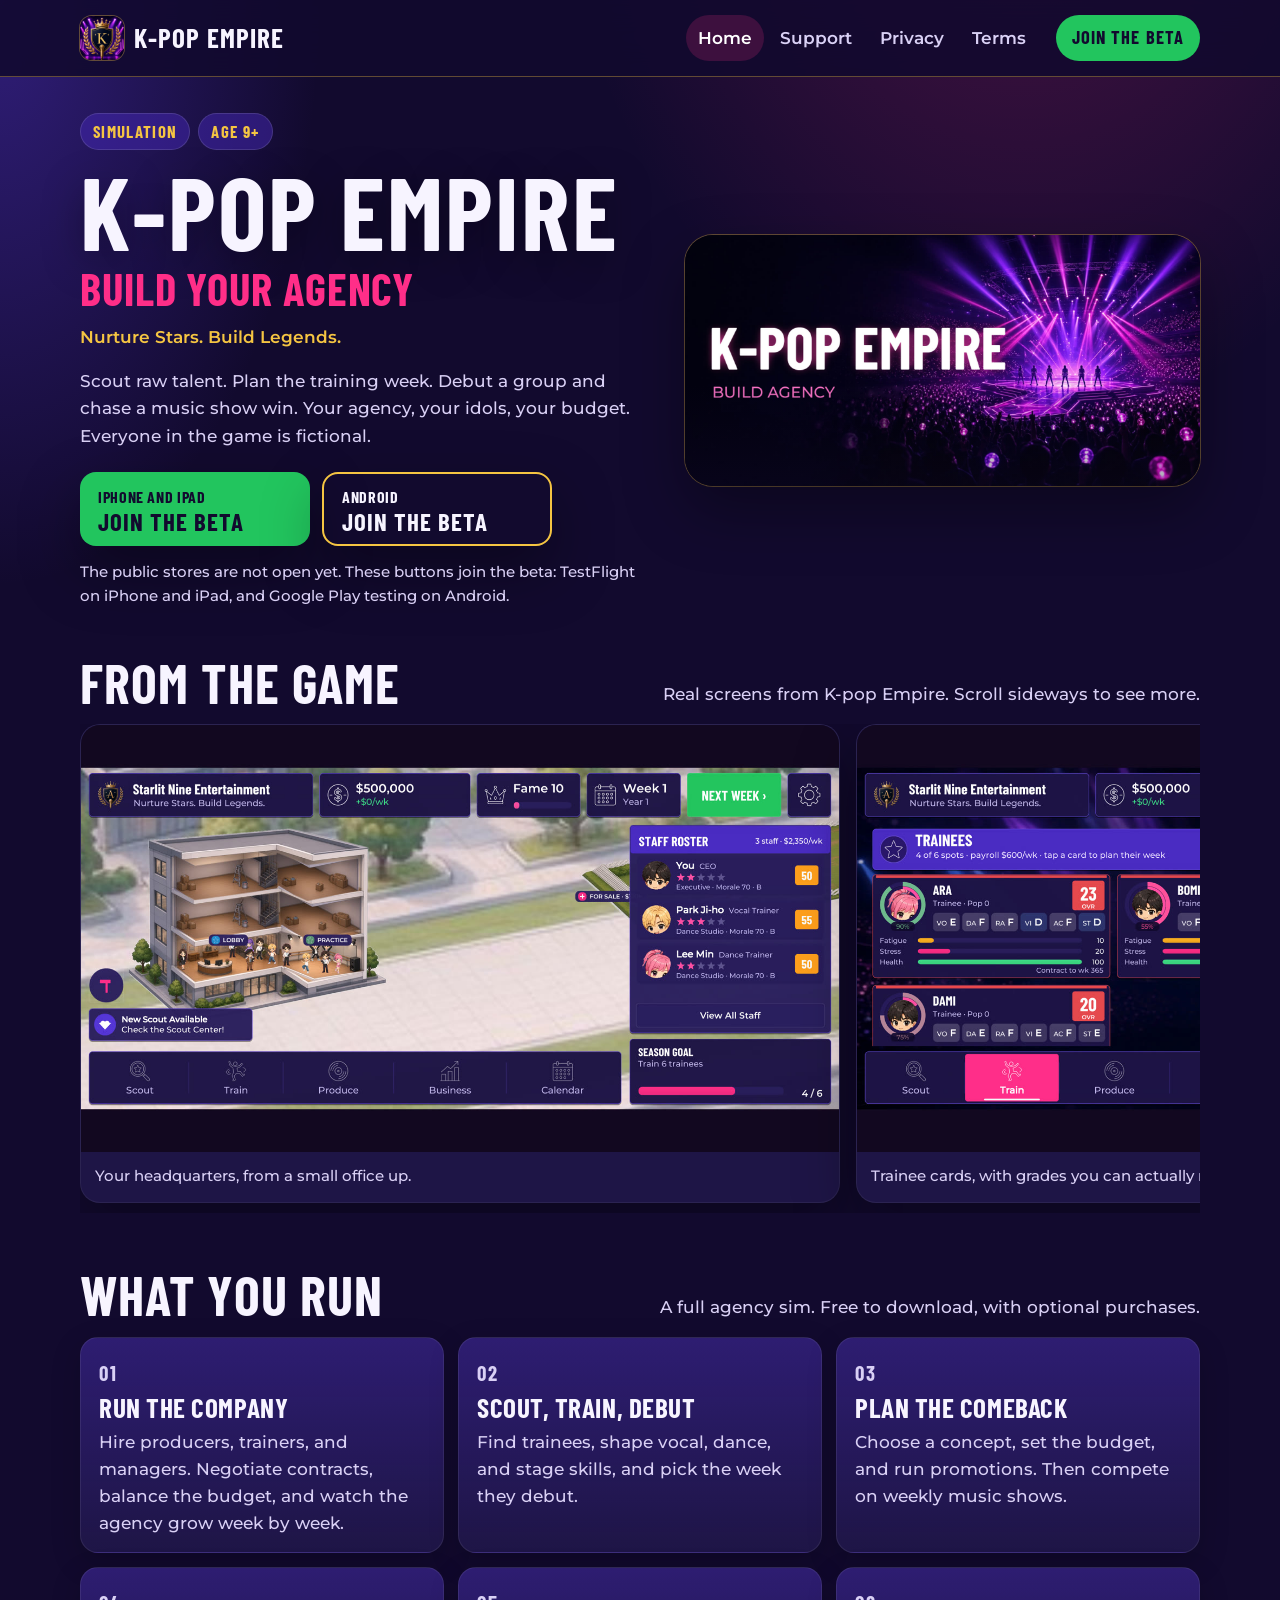
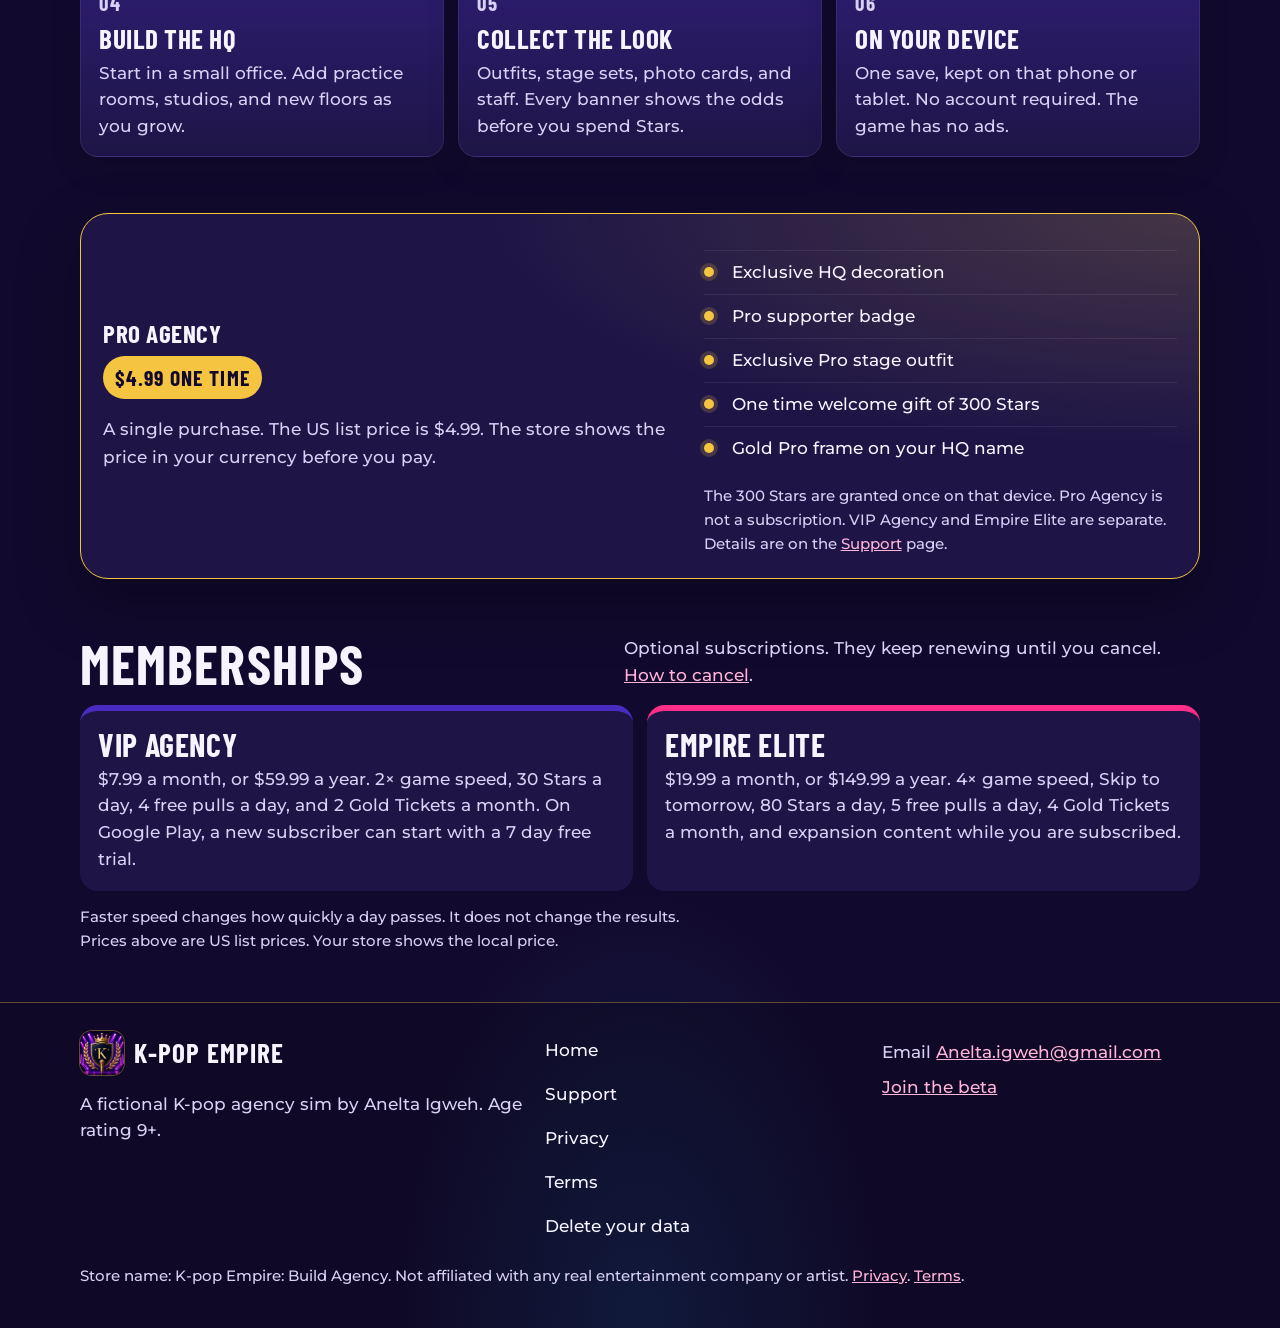
==== index.html @ 9d95415c "Add K-pop Empire marketing website Static home, privacy, support, terms, and account deletion pages " ====
<!DOCTYPE html>
<html lang="en">
<head>
  <meta charset="utf-8">
  <meta name="viewport" content="width=device-width, initial-scale=1">
  <title>K-pop Empire: Build Your Agency</title>
  <meta name="description" content="Scout, train, and debut idols in K-pop Empire: Build Your Agency. A fictional agency sim for iPhone, iPad, and Android. Age rating 9+.">
  <link rel="canonical" href="https://kpopempire.net/">
  <meta name="theme-color" content="#120A2E">
  <meta property="og:type" content="website">
  <meta property="og:site_name" content="K-pop Empire">
  <meta property="og:title" content="K-pop Empire: Build Your Agency">
  <meta property="og:description" content="Scout, train, and debut idols. Build your fictional K-pop agency into an empire.">
  <meta property="og:url" content="https://kpopempire.net/">
  <meta property="og:image" content="https://kpopempire.net/assets/og.jpg">
  <meta property="og:image:width" content="1200">
  <meta property="og:image:height" content="630">
  <meta name="twitter:card" content="summary_large_image">
  <meta name="twitter:title" content="K-pop Empire: Build Your Agency">
  <meta name="twitter:description" content="Scout, train, and debut idols. Build your fictional K-pop agency into an empire.">
  <meta name="twitter:image" content="https://kpopempire.net/assets/og.jpg">
  <link rel="icon" href="/favicon.ico" sizes="any">
  <link rel="icon" type="image/png" href="/favicon-32.png" sizes="32x32">
  <link rel="icon" type="image/png" href="/favicon-192.png" sizes="192x192">
  <link rel="apple-touch-icon" href="/apple-touch-icon.png">
  <link rel="preload" href="/assets/fonts/BarlowCondensed-Bold.woff2" as="font" type="font/woff2" crossorigin>
  <link rel="preload" href="/assets/feature.jpg" as="image">
  <link rel="stylesheet" href="/css/site.css">
  <script type="application/ld+json">
  {
    "@context": "https://schema.org",
    "@type": "VideoGame",
    "name": "K-pop Empire: Build Your Agency",
    "url": "https://kpopempire.net/",
    "image": "https://kpopempire.net/assets/og.jpg",
    "description": "Scout, train, and debut idols. Build your fictional K-pop agency into an empire.",
    "applicationCategory": "Game",
    "operatingSystem": "iOS, Android",
    "author": { "@type": "Person", "name": "Anelta Igweh" },
    "offers": { "@type": "Offer", "price": "0", "priceCurrency": "USD" },
    "contentRating": "9+"
  }
  </script>
</head>
<body>
  <a class="skip" href="#content">Skip to content</a>
  <header class="site-header">
    <div class="wrap header-bar">
      <a class="brand" href="/">
        <img src="/assets/icon-128.png" alt="" width="128" height="128">
        <span>K-pop Empire</span>
      </a>
      <nav class="nav" aria-label="Primary">
        <a href="/" aria-current="page">Home</a>
        <a href="/support/">Support</a>
        <a href="/privacy/">Privacy</a>
        <a href="/terms/">Terms</a>
      </nav>
      <a class="header-cta" href="#play">Join the beta</a>
    </div>
  </header>
  <main id="content">
    <div class="wrap hero">
      <div>
        <p class="kicker"><span>Simulation</span><span>Age 9+</span></p>
        <h1>K-pop Empire</h1>
        <p class="tagline">Build Your Agency</p>
        <p class="motto">Nurture Stars. Build Legends.</p>
        <p class="lede">Scout raw talent. Plan the training week. Debut a group and chase a music show win. Your agency, your idols, your budget. Everyone in the game is fictional.</p>
        <div class="store-row" id="play">
          <a class="store store-ios" data-store="ios" href="https://testflight.apple.com/join/BGDXc8wW">
            <span>iPhone and iPad</span>
            <span>Join the beta</span>
          </a>
          <a class="store store-android" data-store="android" href="https://play.google.com/apps/testing/com.anelta.kpopempire">
            <span>Android</span>
            <span>Join the beta</span>
          </a>
        </div>
        <p class="fine">The public stores are not open yet. These buttons join the beta: TestFlight on iPhone and iPad, and Google Play testing on Android.</p>
      </div>
      <figure class="poster">
        <img src="/assets/feature.jpg" width="1600" height="781" alt="Concert stage in purple and pink light, with five performers and a crowd holding light sticks." fetchpriority="high">
      </figure>
    </div>

    <section aria-labelledby="shots-title">
      <div class="wrap">
        <div class="section-head">
          <h2 id="shots-title">From the game</h2>
          <p>Real screens from K-pop Empire. Scroll sideways to see more.</p>
        </div>
        <div class="shots" tabindex="0" aria-label="Game screenshots">
          <figure>
            <img src="/assets/shots/hq.jpg" width="1400" height="788" alt="Headquarters of a new agency, with a cutaway office building, a staff roster, and a season goal.">
            <figcaption>Your headquarters, from a small office up.</figcaption>
          </figure>
          <figure>
            <img src="/assets/shots/roster.jpg" width="1400" height="788" alt="Trainee roster cards showing skill grades, fatigue, stress, and health." loading="lazy">
            <figcaption>Trainee cards, with grades you can actually read.</figcaption>
          </figure>
          <figure>
            <img src="/assets/shots/first-win.jpg" width="1400" height="788" alt="A music show first win for the group Lumi and the song First Light, after a full production plan." loading="lazy">
            <figcaption>A first win on a music show.</figcaption>
          </figure>
          <figure>
            <img src="/assets/shots/business.jpg" width="1400" height="788" alt="Weekly business report with cash, payroll, and ratings for finances, margin, staff morale, and talent." loading="lazy">
            <figcaption>The weekly business report.</figcaption>
          </figure>
          <figure>
            <img src="/assets/shots/banners.jpg" width="1400" height="788" alt="Banner screen listing the odds for each rarity before a pull." loading="lazy">
            <figcaption>Banners show the odds before you pull.</figcaption>
          </figure>
        </div>
      </div>
    </section>

    <section aria-labelledby="features-title">
      <div class="wrap">
        <div class="section-head">
          <h2 id="features-title">What you run</h2>
          <p>A full agency sim. Free to download, with optional purchases.</p>
        </div>
        <div class="grid">
          <article class="card">
            <p class="num">01</p>
            <h3>Run the company</h3>
            <p>Hire producers, trainers, and managers. Negotiate contracts, balance the budget, and watch the agency grow week by week.</p>
          </article>
          <article class="card">
            <p class="num">02</p>
            <h3>Scout, train, debut</h3>
            <p>Find trainees, shape vocal, dance, and stage skills, and pick the week they debut.</p>
          </article>
          <article class="card">
            <p class="num">03</p>
            <h3>Plan the comeback</h3>
            <p>Choose a concept, set the budget, and run promotions. Then compete on weekly music shows.</p>
          </article>
          <article class="card">
            <p class="num">04</p>
            <h3>Build the HQ</h3>
            <p>Start in a small office. Add practice rooms, studios, and new floors as you grow.</p>
          </article>
          <article class="card">
            <p class="num">05</p>
            <h3>Collect the look</h3>
            <p>Outfits, stage sets, photo cards, and staff. Every banner shows the odds before you spend Stars.</p>
          </article>
          <article class="card">
            <p class="num">06</p>
            <h3>On your device</h3>
            <p>One save, kept on that phone or tablet. No account required. The game has no ads.</p>
          </article>
        </div>
      </div>
    </section>

    <section aria-labelledby="pro-title">
      <div class="wrap">
        <div class="pro-panel">
          <div>
            <h2 id="pro-title">Pro Agency</h2>
            <p class="price">$4.99 one time</p>
            <p class="lede">A single purchase. The US list price is $4.99. The store shows the price in your currency before you pay.</p>
          </div>
          <div>
            <ul>
              <li>Exclusive HQ decoration</li>
              <li>Pro supporter badge</li>
              <li>Exclusive Pro stage outfit</li>
              <li>One time welcome gift of 300 Stars</li>
              <li>Gold Pro frame on your HQ name</li>
            </ul>
            <p class="fine">The 300 Stars are granted once on that device. Pro Agency is not a subscription. VIP Agency and Empire Elite are separate. Details are on the <a href="/support/">Support</a> page.</p>
          </div>
        </div>
      </div>
    </section>

    <section aria-labelledby="member-title">
      <div class="wrap">
        <div class="section-head">
          <h2 id="member-title">Memberships</h2>
          <p>Optional subscriptions. They keep renewing until you cancel. <a href="/support/#cancel">How to cancel</a>.</p>
        </div>
        <div class="memberships">
          <article>
            <h3>VIP Agency</h3>
            <p>$7.99 a month, or $59.99 a year. 2× game speed, 30 Stars a day, 4 free pulls a day, and 2 Gold Tickets a month. On Google Play, a new subscriber can start with a 7 day free trial.</p>
          </article>
          <article>
            <h3>Empire Elite</h3>
            <p>$19.99 a month, or $149.99 a year. 4× game speed, Skip to tomorrow, 80 Stars a day, 5 free pulls a day, 4 Gold Tickets a month, and expansion content while you are subscribed.</p>
          </article>
        </div>
        <p class="fine">Faster speed changes how quickly a day passes. It does not change the results. Prices above are US list prices. Your store shows the local price.</p>
      </div>
    </section>
  </main>
  <footer class="site-footer">
    <div class="wrap footer-grid">
      <div>
        <a class="brand" href="/">
          <img src="/assets/icon-128.png" alt="" width="128" height="128">
          <span>K-pop Empire</span>
        </a>
        <p>A fictional K-pop agency sim by Anelta Igweh. Age rating 9+.</p>
      </div>
      <nav class="footer-nav" aria-label="Footer">
        <a href="/">Home</a>
        <a href="/support/">Support</a>
        <a href="/privacy/">Privacy</a>
        <a href="/terms/">Terms</a>
        <a href="/delete-account/">Delete your data</a>
      </nav>
      <div>
        <p>Email <a href="mailto:Anelta.igweh@gmail.com">Anelta.igweh@gmail.com</a></p>
        <p><a href="#play">Join the beta</a></p>
      </div>
    </div>
    <div class="wrap">
      <p class="legal-line">Store name: K-pop Empire: Build Agency. Not affiliated with any real entertainment company or artist. <a href="/privacy/">Privacy</a>. <a href="/terms/">Terms</a>.</p>
    </div>
  </footer>
  <script src="/links.js"></script>
</body>
</html>
---- css/site.css ----
@font-face {
  font-family: "Barlow Condensed";
  src: url("/assets/fonts/BarlowCondensed-Bold.woff2") format("woff2");
  font-weight: 700;
  font-style: normal;
  font-display: swap;
}

@font-face {
  font-family: "Montserrat";
  src: url("/assets/fonts/Montserrat-Medium.woff2") format("woff2");
  font-weight: 500;
  font-style: normal;
  font-display: swap;
}

@font-face {
  font-family: "Montserrat";
  src: url("/assets/fonts/Montserrat-SemiBold.woff2") format("woff2");
  font-weight: 600;
  font-style: normal;
  font-display: swap;
}

:root {
  --bg: #120a2e;
  --bg-2: #1a1040;
  --panel: #1e1546;
  --panel-2: #271a58;
  --header: #4a2bc2;
  --pink: #ff2e88;
  --pink-soft: #ffb4d8;
  --purple: #5536d6;
  --teal: #7fd4ff;
  --green: #22c55e;
  --gold: #f5c542;
  --text: #f7f4ff;
  --muted: #d9d0f5;
  --line: rgba(245, 197, 66, 0.35);
  --ink: #120a2e;
  --head: "Barlow Condensed", "Arial Narrow", Impact, sans-serif;
  --body: "Montserrat", "Segoe UI", sans-serif;
  --wrap: 1120px;
  --radius: 18px;
  --shadow: 0 24px 60px rgba(0, 0, 0, 0.35);
}

*,
*::before,
*::after { box-sizing: border-box; }

html { scroll-behavior: smooth; }

body {
  margin: 0;
  min-height: 100vh;
  color: var(--text);
  font-family: var(--body);
  font-weight: 500;
  font-size: 1.05rem;
  line-height: 1.6;
  background:
    radial-gradient(ellipse 70% 45% at 80% -10%, rgba(255, 46, 136, 0.28), transparent 55%),
    radial-gradient(ellipse 50% 40% at 0% 0%, rgba(85, 54, 214, 0.45), transparent 50%),
    radial-gradient(ellipse 40% 30% at 50% 100%, rgba(31, 143, 209, 0.16), transparent 50%),
    var(--bg);
}

img { max-width: 100%; height: auto; display: block; }

a { color: var(--pink-soft); }

a:hover { color: #fff; }

:focus-visible {
  outline: 3px solid var(--gold);
  outline-offset: 3px;
}

::selection { background: var(--gold); color: var(--ink); }

.skip {
  position: absolute;
  left: 12px;
  top: -48px;
  z-index: 20;
  background: var(--gold);
  color: var(--ink);
  padding: 10px 14px;
  border-radius: 10px;
  font-weight: 600;
  text-decoration: none;
}

.skip:focus { top: 12px; }

.wrap {
  width: min(var(--wrap), calc(100% - 32px));
  margin-inline: auto;
}

.site-header {
  position: sticky;
  top: 0;
  z-index: 10;
  background: rgba(18, 10, 46, 0.88);
  backdrop-filter: blur(16px);
  border-bottom: 1px solid var(--line);
}

.header-bar {
  display: flex;
  flex-wrap: wrap;
  align-items: center;
  gap: 8px 18px;
  min-height: 76px;
  padding: 10px 0;
}

.brand {
  display: inline-flex;
  align-items: center;
  gap: 10px;
  color: var(--text);
  text-decoration: none;
  font-family: var(--head);
  font-size: 1.7rem;
  letter-spacing: 0.04em;
  text-transform: uppercase;
  margin-right: auto;
}

.brand img {
  width: 44px;
  height: 44px;
  border-radius: 12px;
  box-shadow: 0 0 0 1px var(--line);
}

.nav {
  display: flex;
  flex-wrap: wrap;
  gap: 4px;
}

.nav a {
  color: var(--muted);
  text-decoration: none;
  font-weight: 600;
  padding: 10px 12px;
  min-height: 44px;
  display: inline-flex;
  align-items: center;
  border-radius: 999px;
}

.nav a:hover,
.nav a[aria-current="page"] {
  color: #fff;
  background: rgba(255, 46, 136, 0.18);
}

.header-cta {
  display: inline-flex;
  align-items: center;
  min-height: 44px;
  padding: 8px 16px;
  border-radius: 999px;
  background: var(--green);
  color: var(--ink);
  text-decoration: none;
  font-family: var(--head);
  font-size: 1.15rem;
  letter-spacing: 0.06em;
  text-transform: uppercase;
}

.header-cta:hover { color: var(--ink); filter: brightness(1.05); }

.hero {
  display: grid;
  grid-template-columns: 1.05fr 0.95fr;
  gap: 36px;
  align-items: center;
  padding: 36px 0 20px;
}

.kicker {
  display: flex;
  flex-wrap: wrap;
  gap: 8px;
  margin: 0 0 12px;
}

.kicker span {
  display: inline-flex;
  align-items: center;
  min-height: 32px;
  padding: 4px 12px;
  border-radius: 999px;
  background: rgba(74, 43, 194, 0.45);
  border: 1px solid rgba(255, 255, 255, 0.12);
  color: var(--gold);
  font-family: var(--head);
  letter-spacing: 0.08em;
  text-transform: uppercase;
  font-size: 1.05rem;
}

h1, h2, h3, .tagline {
  font-family: var(--head);
  font-weight: 700;
  line-height: 0.95;
  letter-spacing: 0.02em;
  text-transform: uppercase;
  margin: 0;
}

h1 {
  font-size: clamp(3.4rem, 8vw, 6.4rem);
  text-shadow: 0 10px 40px rgba(0, 0, 0, 0.35);
}

.tagline {
  margin-top: 8px;
  color: var(--pink);
  font-size: clamp(1.8rem, 4vw, 2.8rem);
}

.motto {
  margin: 14px 0 0;
  color: var(--gold);
  font-weight: 600;
}

.lede {
  margin: 16px 0 0;
  max-width: 38rem;
  color: var(--muted);
  font-size: 1.08rem;
}

.store-row {
  display: flex;
  flex-wrap: wrap;
  gap: 12px;
  margin-top: 22px;
}

.store {
  display: flex;
  flex-direction: column;
  justify-content: center;
  min-width: min(100%, 230px);
  min-height: 64px;
  padding: 10px 18px;
  border-radius: 16px;
  text-decoration: none;
  box-shadow: var(--shadow);
}

.store span:first-child {
  font-size: 0.82rem;
  letter-spacing: 0.04em;
  text-transform: uppercase;
  font-family: var(--head);
  font-size: 1rem;
}

.store span:last-child {
  font-family: var(--head);
  font-size: 1.55rem;
  letter-spacing: 0.04em;
  text-transform: uppercase;
  line-height: 1;
}

.store-ios { background: var(--green); color: var(--ink); }
.store-ios:hover { color: var(--ink); filter: brightness(1.06); }
.store-android {
  background: transparent;
  color: var(--text);
  border: 2px solid var(--gold);
}
.store-android:hover { color: var(--gold); }

.fine {
  margin: 14px 0 0;
  color: var(--muted);
  font-size: 0.95rem;
  max-width: 38rem;
}

.poster {
  margin: 0;
  position: relative;
  border-radius: 28px;
  overflow: hidden;
  aspect-ratio: 1600 / 781;
  box-shadow: var(--shadow), 0 0 0 1px var(--line);
  background: #090616;
}

.poster img {
  width: 100%;
  height: 100%;
  object-fit: cover;
  object-position: center;
}

[id] { scroll-margin-top: 96px; }

.poster::after {
  content: "";
  position: absolute;
  inset: 0;
  pointer-events: none;
  background: linear-gradient(180deg, transparent 60%, rgba(18, 10, 46, 0.35));
}

section { padding: 28px 0; }

.section-head {
  display: flex;
  flex-wrap: wrap;
  justify-content: space-between;
  gap: 8px 20px;
  align-items: end;
  margin-bottom: 16px;
}

.section-head h2,
.prose h2,
.page-title {
  font-size: clamp(2.2rem, 5vw, 3.4rem);
}

.section-head p { margin: 0; color: var(--muted); max-width: 36rem; }

.shots {
  display: grid;
  grid-auto-flow: column;
  grid-auto-columns: min(760px, 88%);
  gap: 16px;
  overflow-x: auto;
  scroll-snap-type: x mandatory;
  padding-bottom: 10px;
  scrollbar-color: var(--pink) transparent;
}

.shots figure {
  margin: 0;
  scroll-snap-align: start;
  background: var(--panel);
  border-radius: 20px;
  overflow: hidden;
  box-shadow: var(--shadow);
  border: 1px solid rgba(255, 255, 255, 0.06);
}

.shots img { width: 100%; aspect-ratio: 1400 / 788; object-fit: cover; }

.shots figcaption {
  padding: 12px 14px 14px;
  color: var(--muted);
  font-size: 0.95rem;
}

.grid {
  display: grid;
  grid-template-columns: repeat(3, 1fr);
  gap: 14px;
}

.card {
  background: linear-gradient(180deg, rgba(74, 43, 194, 0.35), rgba(30, 21, 70, 0.2)), var(--panel);
  border: 1px solid rgba(255, 255, 255, 0.08);
  border-radius: var(--radius);
  padding: 18px 18px 16px;
  box-shadow: 0 10px 30px rgba(0, 0, 0, 0.18);
}

.card h3 {
  font-size: 1.7rem;
  margin: 6px 0 8px;
}

.card p { margin: 0; color: var(--muted); }

.num {
  margin: 0;
  color: var(--gold);
  font-family: var(--head);
  letter-spacing: 0.08em;
  font-size: 1.3rem;
}

.pro-panel {
  display: grid;
  grid-template-columns: 1.1fr 0.9fr;
  gap: 22px;
  align-items: center;
  padding: 22px;
  border-radius: 28px;
  background:
    radial-gradient(ellipse at 100% 0%, rgba(245, 197, 66, 0.18), transparent 45%),
    var(--panel);
  border: 1px solid var(--gold);
  box-shadow: var(--shadow);
}

.price {
  display: inline-block;
  margin: 10px 0 0;
  padding: 4px 12px;
  border-radius: 999px;
  background: var(--gold);
  color: var(--ink);
  font-family: var(--head);
  letter-spacing: 0.06em;
  text-transform: uppercase;
  font-size: 1.35rem;
}

.pro-panel ul,
.plain-list { margin: 14px 0 0; padding: 0; list-style: none; }

.pro-panel li,
.plain-list li {
  position: relative;
  padding: 8px 0 8px 28px;
  border-top: 1px solid rgba(255, 255, 255, 0.08);
}

.pro-panel li::before,
.plain-list li::before {
  content: "";
  position: absolute;
  left: 0;
  top: 16px;
  width: 10px;
  height: 10px;
  border-radius: 50%;
  background: var(--gold);
  box-shadow: 0 0 0 4px rgba(245, 197, 66, 0.18);
}

.memberships {
  display: grid;
  grid-template-columns: 1fr 1fr;
  gap: 14px;
}

.memberships article {
  background: var(--panel);
  border-radius: var(--radius);
  padding: 18px;
  border-top: 6px solid var(--header);
}

.memberships article:last-child { border-top-color: var(--pink); }

.memberships h3 { font-size: 2rem; margin-bottom: 6px; }

.memberships p { margin: 0; color: var(--muted); }

.page {
  padding: 28px 0 48px;
}

.prose { max-width: 44rem; }

.prose h1 { font-size: clamp(2.8rem, 7vw, 4.6rem); }

.prose h2 {
  margin-top: 2rem;
  font-size: clamp(1.8rem, 4vw, 2.4rem);
}

.prose p,
.prose li { color: var(--muted); }

.prose ul,
.prose ol { padding-left: 1.2rem; }

.prose li + li { margin-top: 0.35rem; }

.updated { color: var(--gold); font-weight: 600; }

.faq { display: grid; gap: 10px; margin-top: 14px; }

details.faq-item {
  background: var(--panel);
  border-radius: 16px;
  border: 1px solid rgba(255, 255, 255, 0.08);
  padding: 4px 16px 4px 18px;
}

details.faq-item summary {
  cursor: pointer;
  min-height: 56px;
  display: flex;
  align-items: flex-start;
  gap: 12px;
  padding: 16px 0;
  font-weight: 600;
  color: var(--text);
  list-style: none;
}

details.faq-item summary::-webkit-details-marker { display: none; }

details.faq-item summary::after {
  content: "";
  margin-left: auto;
  margin-top: 6px;
  flex: 0 0 auto;
  width: 8px;
  height: 8px;
  border-right: 2px solid var(--gold);
  border-bottom: 2px solid var(--gold);
  transform: rotate(45deg);
}

details.faq-item[open] summary::after { transform: rotate(225deg); margin-top: 6px; }

details.faq-item .answer { padding: 0 28px 14px 0; }

.contact-card {
  margin-top: 18px;
  padding: 18px;
  border-radius: 20px;
  background: var(--header);
  color: white;
}

.contact-card a { color: #fff; font-weight: 600; }

.contact-card p { margin: 6px 0; }

.site-footer {
  margin-top: 20px;
  padding: 28px 0 40px;
  border-top: 1px solid var(--line);
  background: rgba(0, 0, 0, 0.18);
}

.footer-grid {
  display: grid;
  grid-template-columns: 1.4fr 1fr 1fr;
  gap: 20px;
}

.footer-grid p { color: var(--muted); margin: 8px 0 0; }

.footer-nav {
  display: flex;
  flex-direction: column;
  align-items: flex-start;
  gap: 4px;
}

.footer-nav a {
  color: var(--text);
  text-decoration: none;
  min-height: 40px;
  display: inline-flex;
  align-items: center;
}

.footer-nav a:hover { color: var(--gold); }

.legal-line {
  margin: 18px 0 0;
  color: var(--muted);
  font-size: 0.92rem;
}

.missing {
  padding: 48px 0 72px;
}

.missing h1 { font-size: clamp(3rem, 8vw, 5.5rem); }

@media (max-width: 900px) {
  .hero,
  .pro-panel,
  .grid,
  .memberships,
  .footer-grid {
    grid-template-columns: 1fr;
  }

  .hero { padding-top: 18px; }

  .shots { grid-auto-columns: 88%; }
}

@media (max-width: 640px) {
  .header-cta { width: 100%; justify-content: center; }
  .store { flex: 1 1 100%; }
  .wrap { width: min(var(--wrap), calc(100% - 24px)); }
}

@media (prefers-reduced-motion: reduce) {
  html { scroll-behavior: auto; }
  * { transition: none !important; }
}
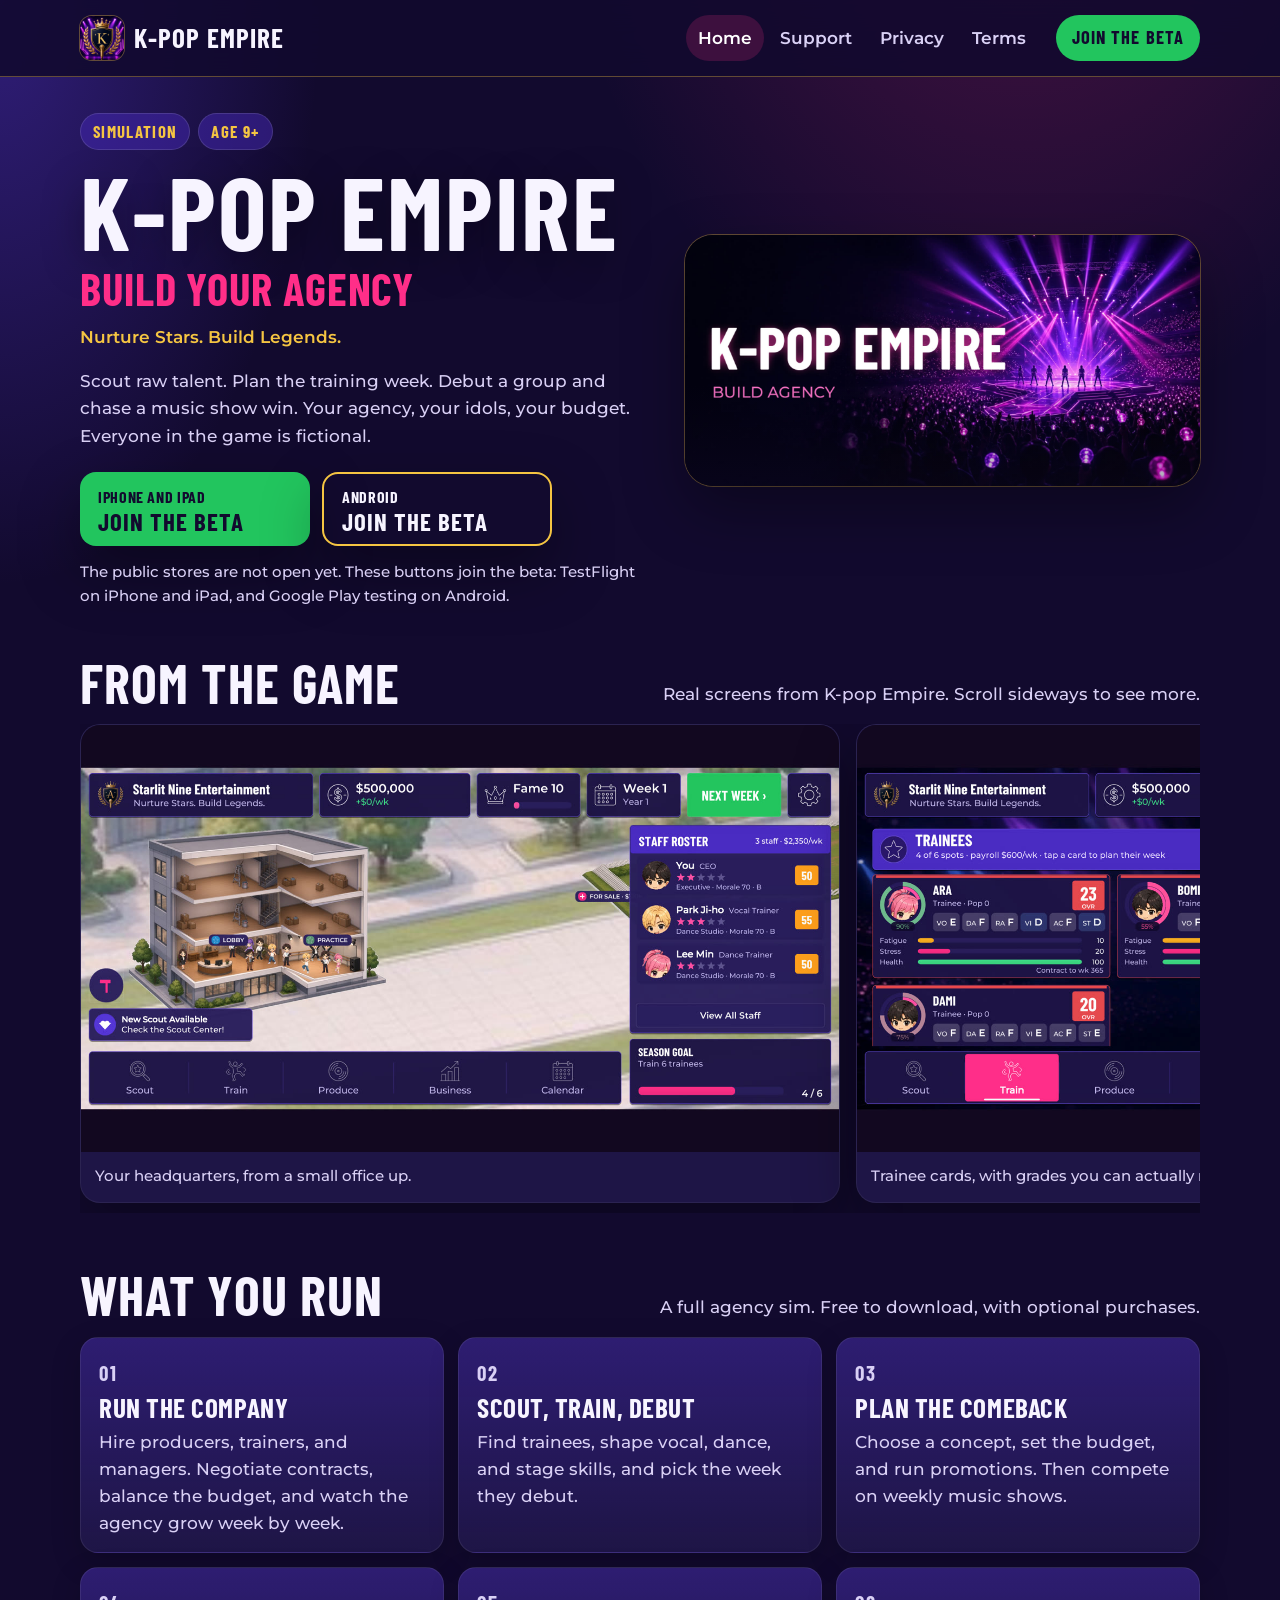
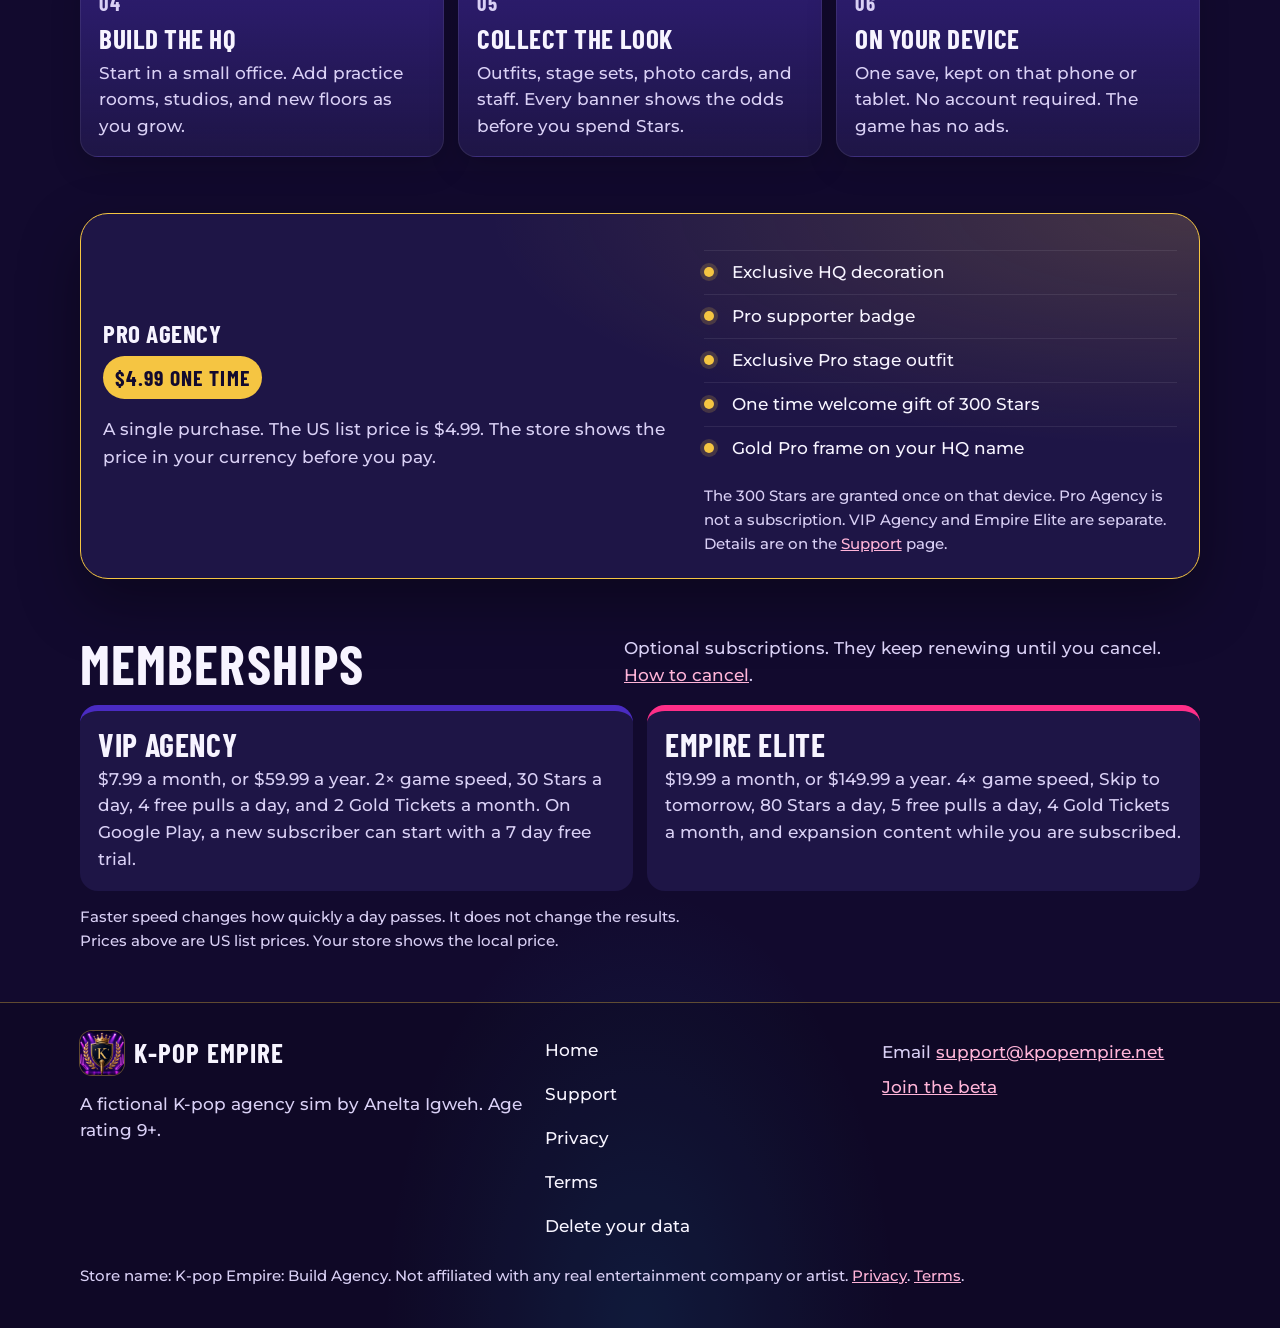
==== commit fb52e6d0: "Use support@kpopempire.net as the public contact" ====
--- a/index.html
+++ b/index.html
@@ -215,7 +215,7 @@
         <a href="/delete-account/">Delete your data</a>
       </nav>
       <div>
-        <p>Email <a href="mailto:Anelta.igweh@gmail.com">Anelta.igweh@gmail.com</a></p>
+        <p>Email <a href="mailto:support@kpopempire.net">support@kpopempire.net</a></p>
         <p><a href="#play">Join the beta</a></p>
       </div>
     </div>
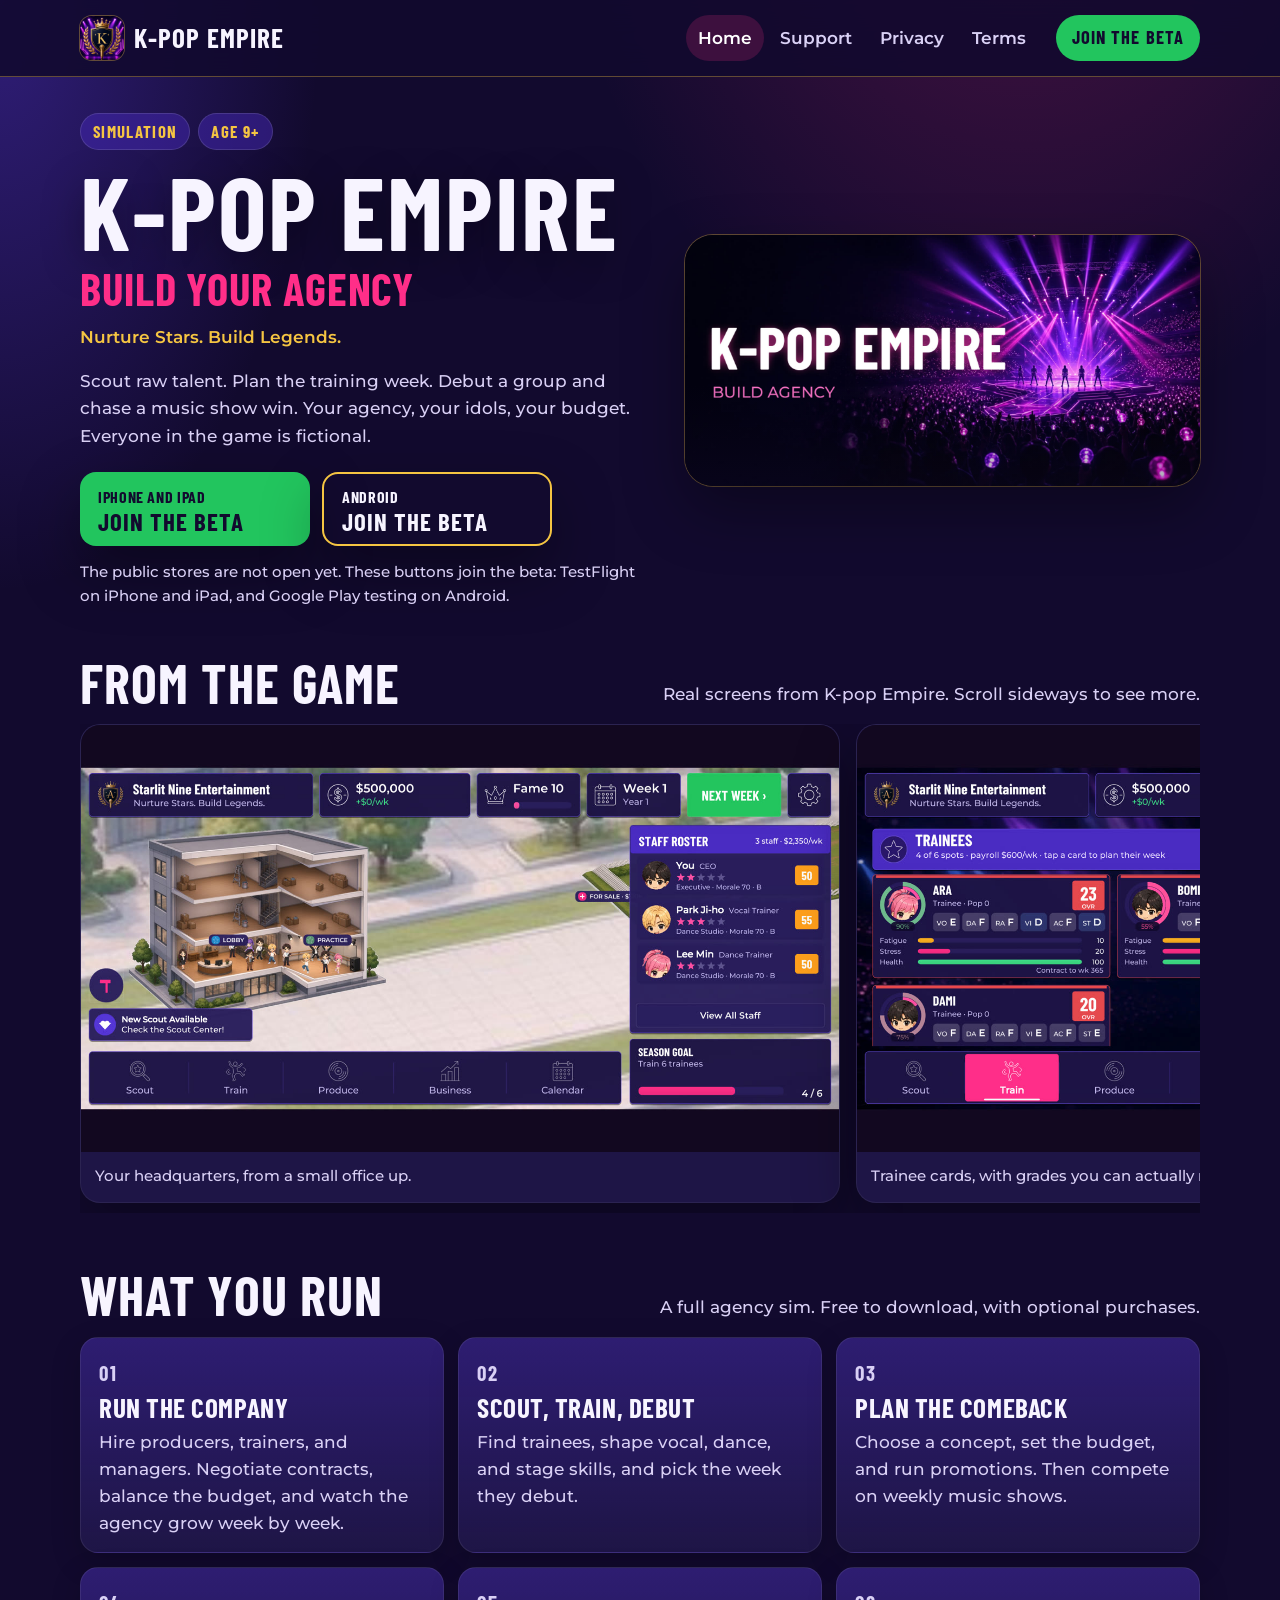
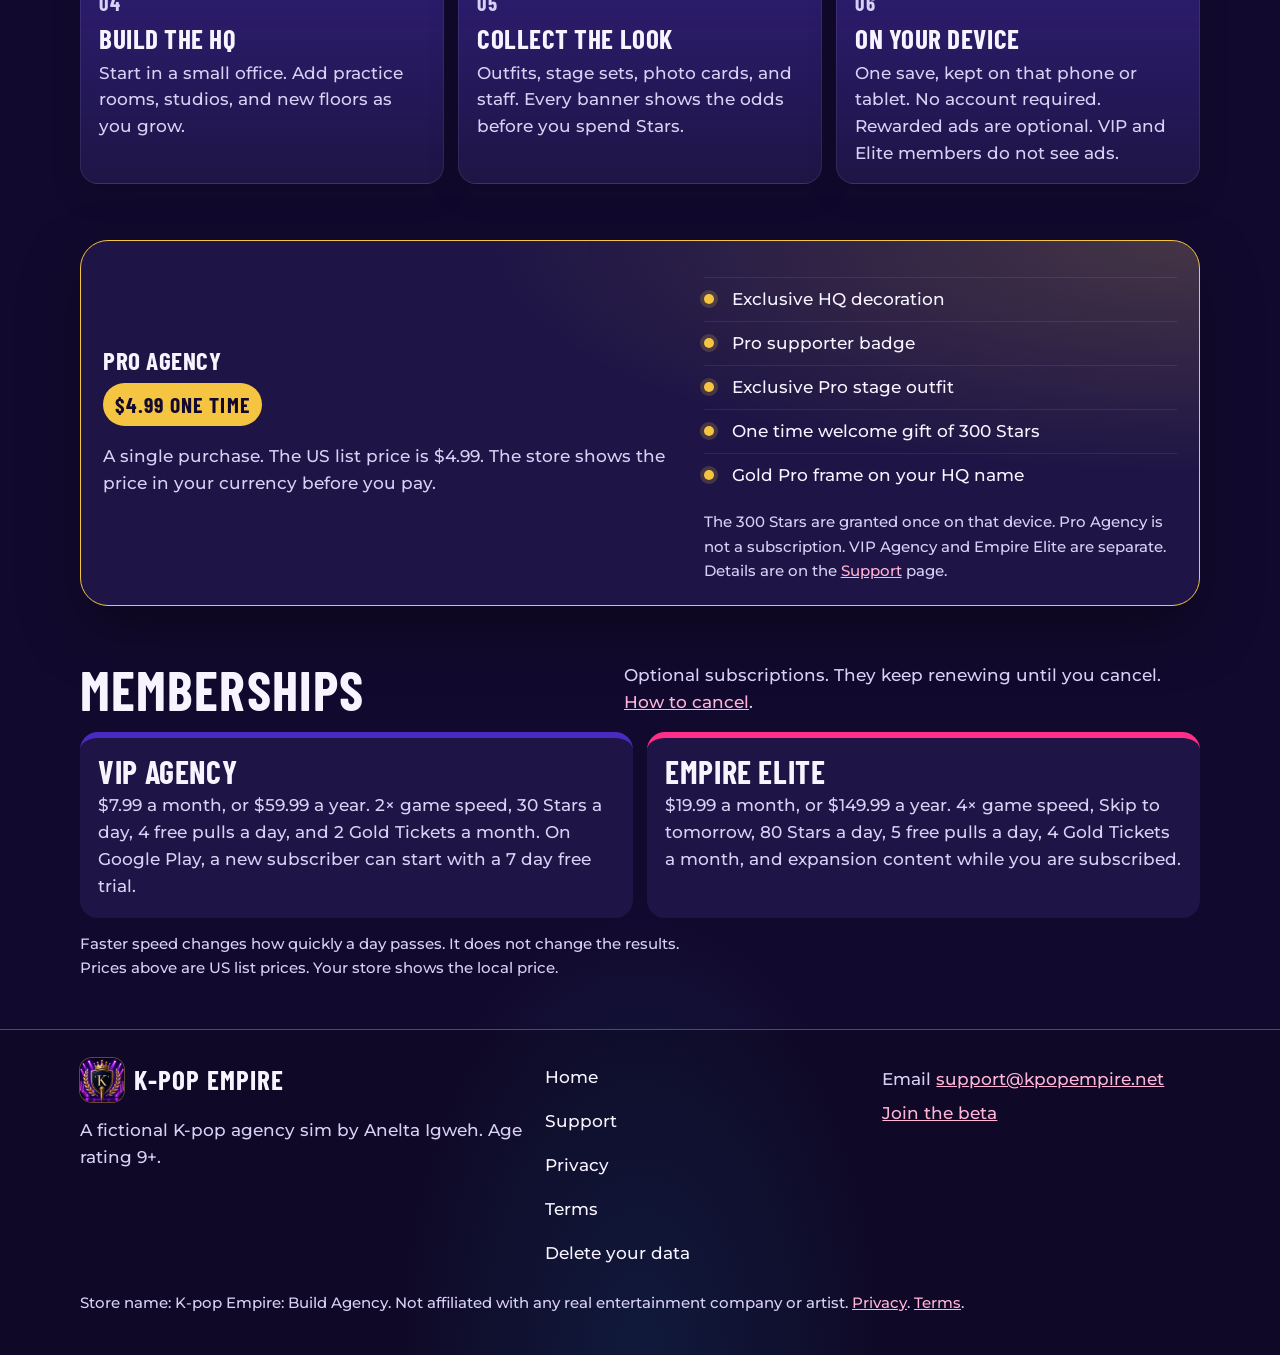
==== commit 5ed49108: "Publish ads privacy wording and app-ads.txt" ====
--- a/index.html
+++ b/index.html
@@ -150,7 +150,7 @@
           <article class="card">
             <p class="num">06</p>
             <h3>On your device</h3>
-            <p>One save, kept on that phone or tablet. No account required. The game has no ads.</p>
+            <p>One save, kept on that phone or tablet. No account required. Rewarded ads are optional. VIP and Elite members do not see ads.</p>
           </article>
         </div>
       </div>
